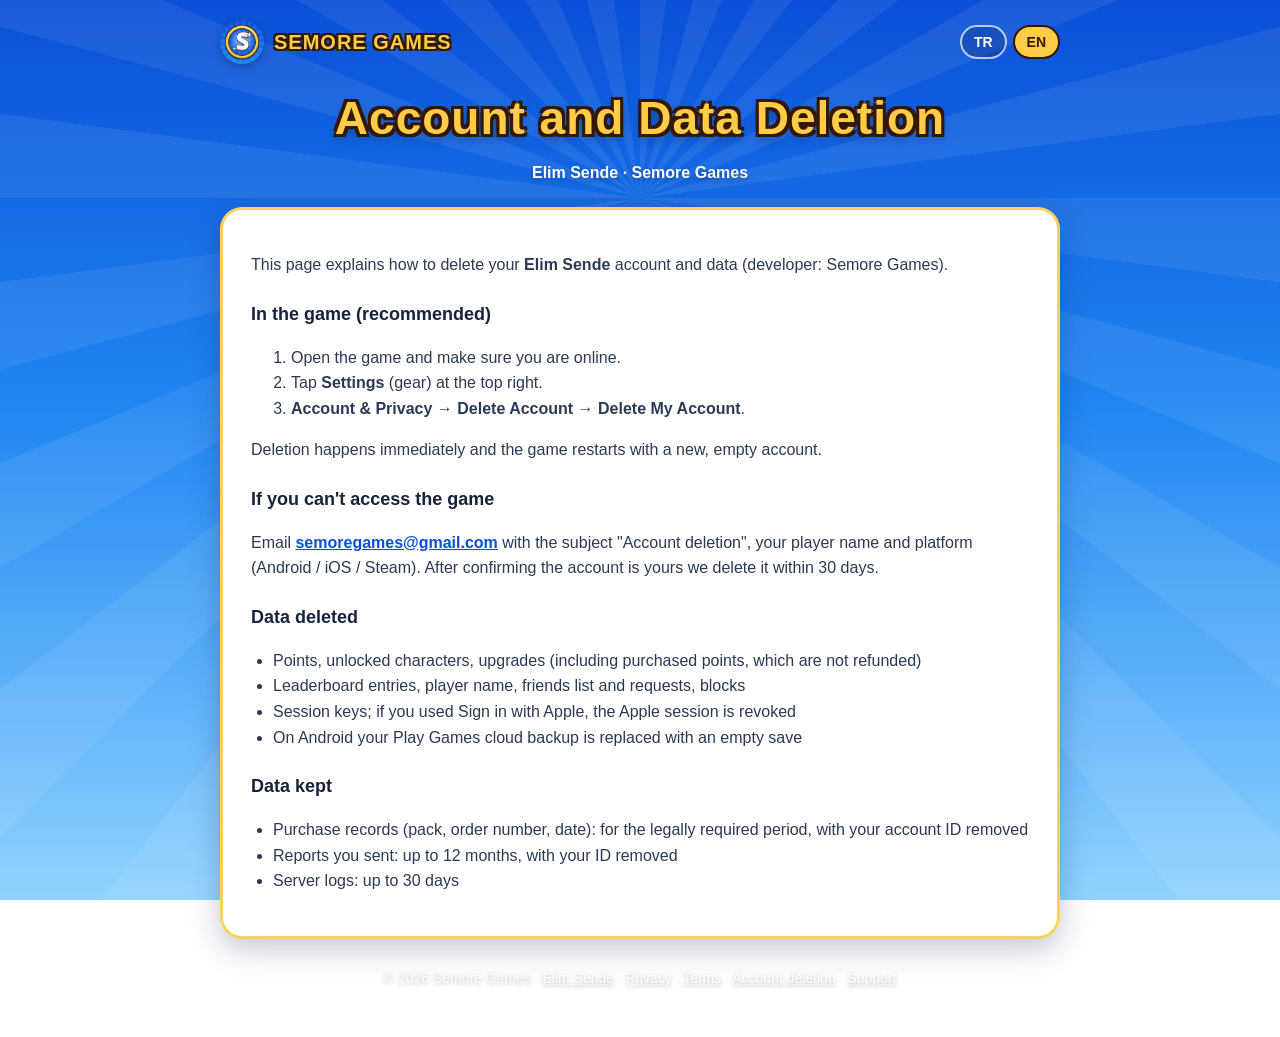
==== elim-sende/delete-account/index.html @ e8d56286 "Add files via upload" ====
<!DOCTYPE html>
<html lang="tr" data-lang="tr">
<head>
  <meta charset="utf-8">
  <meta name="viewport" content="width=device-width, initial-scale=1">
  <title>Elim Sende – Hesap ve Veri Silme</title>
  <meta name="title-tr" content="Elim Sende – Hesap ve Veri Silme">
  <meta name="title-en" content="Elim Sende – Account and Data Deletion">
  <link rel="icon" href="../../assets/elimsende-icon.png">
  <link rel="stylesheet" href="../../style.css">
  <script src="../../lang.js"></script>
</head>
<body>
  <div class="wrap">
    <div class="topbar">
      <a class="home" href="../../"><img src="../../assets/semore-icon.png" alt=""><span>SEMORE GAMES</span></a>
      <div class="lang-switch">
        <button data-set="tr" aria-pressed="true">TR</button>
        <button data-set="en" aria-pressed="false">EN</button>
      </div>
    </div>

    <h1 class="title" lang="tr">Hesap ve Veri Silme</h1>
    <h1 class="title" lang="en">Account and Data Deletion</h1>
    <p class="subtitle">Elim Sende · Semore Games</p>

    <section class="card" lang="tr">
      <p>Bu sayfa <strong>Elim Sende</strong> (geliştirici: Semore Games) hesabını ve verilerini nasıl sileceğini anlatır.</p>
<h3>Oyunun içinden (önerilen)</h3>
<ol><li>Oyunu aç ve internete bağlı olduğundan emin ol.</li>
<li>Sağ üstteki <strong>Ayarlar</strong> (dişli) düğmesine dokun.</li>
<li><strong>Hesap ve Gizlilik</strong> → <strong>Hesabı Sil</strong> → <strong>Hesabımı Sil</strong>.</li></ol>
<p>Silme hemen gerçekleşir ve oyun yeni, boş bir hesapla açılır.</p>
<h3>Oyuna erişemiyorsan</h3>
<p><a class="email" href="mailto:semoregames@gmail.com?subject=Hesap%20silme">semoregames@gmail.com</a> adresine "Hesap silme" konusuyla oyuncu adını ve kullandığın platformu (Android / iOS / Steam) yaz. Hesabın sana ait olduğunu doğruladıktan sonra en geç 30 gün içinde sileriz.</p>
<h3>Silinen veriler</h3>
<ul><li>Puanlar, açılan karakterler, geliştirmeler (satın alınan puanlar dahil, iade edilmez)</li>
<li>Liderlik tablosu kayıtları, oyuncu adı, arkadaş listesi ve istekleri, engellemeler</li>
<li>Oturum anahtarları; Apple ile giriş yaptıysan Apple'daki oturum da iptal edilir</li>
<li>Android'de Play Games bulut yedeğin boş kayıtla değiştirilir</li></ul>
<h3>Saklanan veriler</h3>
<ul><li>Satın alma kayıtları (paket, sipariş numarası, tarih): yasal saklama süresince, hesap kimliği çıkarılmış olarak</li>
<li>Gönderdiğin şikayetler: en fazla 12 ay, kimliğin çıkarılmış olarak</li>
<li>Sunucu kayıtları: en fazla 30 gün</li></ul>
    </section>

    <section class="card" lang="en">
      <p>This page explains how to delete your <strong>Elim Sende</strong> account and data (developer: Semore Games).</p>
<h3>In the game (recommended)</h3>
<ol><li>Open the game and make sure you are online.</li>
<li>Tap <strong>Settings</strong> (gear) at the top right.</li>
<li><strong>Account &amp; Privacy</strong> → <strong>Delete Account</strong> → <strong>Delete My Account</strong>.</li></ol>
<p>Deletion happens immediately and the game restarts with a new, empty account.</p>
<h3>If you can't access the game</h3>
<p>Email <a class="email" href="mailto:semoregames@gmail.com?subject=Account%20deletion">semoregames@gmail.com</a> with the subject "Account deletion", your player name and platform (Android / iOS / Steam). After confirming the account is yours we delete it within 30 days.</p>
<h3>Data deleted</h3>
<ul><li>Points, unlocked characters, upgrades (including purchased points, which are not refunded)</li>
<li>Leaderboard entries, player name, friends list and requests, blocks</li>
<li>Session keys; if you used Sign in with Apple, the Apple session is revoked</li>
<li>On Android your Play Games cloud backup is replaced with an empty save</li></ul>
<h3>Data kept</h3>
<ul><li>Purchase records (pack, order number, date): for the legally required period, with your account ID removed</li>
<li>Reports you sent: up to 12 months, with your ID removed</li>
<li>Server logs: up to 30 days</li></ul>
    </section>

    <footer>© 2026 Semore Games · <a href="../"><span>Elim Sende</span></a> ·
      <a href="../privacy/"><span lang="tr">Gizlilik</span><span lang="en">Privacy</span></a> ·
      <a href="../terms/"><span lang="tr">Koşullar</span><span lang="en">Terms</span></a> ·
      <a href="../delete-account/"><span lang="tr">Hesap silme</span><span lang="en">Account deletion</span></a> ·
      <a href="../support/"><span lang="tr">Destek</span><span lang="en">Support</span></a>
    </footer>
  </div>
</body>
</html>
---- style.css ----
/* Semore Games — ortak stil */
:root {
  --blue-top: #0b4fd8;
  --blue-mid: #1f86f2;
  --blue-light: #8fd3ff;
  --gold: #ffcc47;
  --dark: #331700;
  --ink: #16233b;
  --muted: #5b6b85;
  --card: #ffffff;
  --radius: 22px;
}

* { box-sizing: border-box; }

html, body { margin: 0; padding: 0; }

body {
  font-family: -apple-system, BlinkMacSystemFont, "Segoe UI", Roboto, "Helvetica Neue", Arial, sans-serif;
  color: var(--ink);
  background: linear-gradient(180deg, var(--blue-top) 0%, var(--blue-mid) 45%, var(--blue-light) 100%) fixed;
  min-height: 100vh;
  line-height: 1.6;
}

/* ışık hüzmeleri */
body::before {
  content: "";
  position: fixed;
  inset: 0;
  background: repeating-conic-gradient(from 0deg at 50% 22%, rgba(255,255,255,0.07) 0deg 7.5deg, transparent 7.5deg 15deg);
  pointer-events: none;
  z-index: 0;
}

.wrap {
  position: relative;
  z-index: 1;
  max-width: 880px;
  margin: 0 auto;
  padding: 20px 20px 48px;
}

/* üst çubuk */
.topbar {
  display: flex;
  align-items: center;
  justify-content: space-between;
  gap: 12px;
  margin-bottom: 18px;
}
.topbar a.home { display: flex; align-items: center; gap: 10px; text-decoration: none; }
.topbar a.home img { width: 44px; height: 44px; border-radius: 50%; box-shadow: 0 3px 10px rgba(0,0,0,0.25); }
.topbar a.home span {
  font-weight: 900; color: var(--gold); font-size: 20px; letter-spacing: 1px;
  text-shadow: -2px -2px 0 var(--dark), 2px -2px 0 var(--dark), -2px 2px 0 var(--dark), 2px 2px 0 var(--dark);
}

.lang-switch { display: flex; gap: 6px; }
.lang-switch button {
  font: inherit; font-weight: 800; font-size: 14px;
  border: 2px solid rgba(255,255,255,0.7); color: #fff; background: rgba(0,0,0,0.15);
  padding: 4px 12px; border-radius: 999px; cursor: pointer;
}
.lang-switch button[aria-pressed="true"] { background: var(--gold); color: var(--dark); border-color: var(--dark); }

/* kahraman alanı */
.hero { text-align: center; padding: 18px 0 26px; }
.hero .logo { width: min(520px, 92%); height: auto; filter: drop-shadow(0 8px 18px rgba(0,0,0,0.25)); }
.hero p.tagline { color: #fff; font-size: 19px; font-weight: 600; margin: 14px 0 0; text-shadow: 0 2px 6px rgba(0,0,0,0.3); }

h1.title {
  text-align: center; margin: 6px 0 4px; font-size: clamp(30px, 6vw, 46px); font-weight: 900; letter-spacing: 1px;
  color: var(--gold);
  text-shadow: -3px -3px 0 var(--dark), 3px -3px 0 var(--dark), -3px 3px 0 var(--dark), 3px 3px 0 var(--dark), 0 6px 12px rgba(0,0,0,0.3);
}
p.subtitle { text-align: center; color: #fff; margin: 0 0 22px; font-weight: 600; text-shadow: 0 2px 6px rgba(0,0,0,0.3); }

/* kartlar */
.card {
  background: var(--card);
  border-radius: var(--radius);
  padding: 26px 28px;
  box-shadow: 0 10px 30px rgba(6, 30, 90, 0.25);
  border: 3px solid rgba(255, 204, 71, 0.9);
  margin-bottom: 20px;
}
.card h2 { margin: 0 0 10px; font-size: 22px; }
.card h3 { margin: 22px 0 6px; font-size: 18px; }
.card p, .card li { color: #2a3a55; }
.card ul { padding-left: 22px; }
.card a { color: var(--blue-top); font-weight: 600; }
.muted { color: var(--muted); font-size: 14px; }

/* oyun listesi */
.games { display: grid; grid-template-columns: repeat(auto-fit, minmax(240px, 1fr)); gap: 18px; }
.game {
  display: flex; gap: 16px; align-items: center; text-decoration: none;
  background: #fff; border-radius: var(--radius); padding: 16px;
  border: 3px solid rgba(255, 204, 71, 0.9);
  box-shadow: 0 8px 22px rgba(6, 30, 90, 0.22);
  transition: transform 0.15s ease;
}
a.game:hover { transform: translateY(-3px); }
.game img, .game .placeholder {
  width: 84px; height: 84px; border-radius: 20px; flex: none;
  box-shadow: 0 3px 10px rgba(0,0,0,0.2);
}
.game .placeholder {
  display: grid; place-items: center; font-size: 36px; font-weight: 900; color: #fff;
  background: linear-gradient(135deg, #8a5cf6, #f0569b);
}
.game strong { display: block; font-size: 19px; color: var(--ink); }
.game span { color: var(--muted); font-size: 14px; }
.badge {
  display: inline-block; margin-top: 6px; font-size: 12px; font-weight: 800; letter-spacing: 0.5px;
  padding: 2px 10px; border-radius: 999px; background: #eef4ff; color: var(--blue-top);
}

/* oyun sayfası */
.app-head { display: flex; gap: 22px; align-items: center; flex-wrap: wrap; }
.app-head img { width: 120px; height: 120px; border-radius: 28px; box-shadow: 0 6px 16px rgba(0,0,0,0.25); }
.app-head h2 { font-size: 28px; margin: 0; }
.links { display: flex; flex-wrap: wrap; gap: 10px; margin-top: 14px; }
.btn {
  display: inline-block; text-decoration: none; font-weight: 800;
  padding: 10px 18px; border-radius: 14px; border: 3px solid var(--dark);
  background: var(--gold); color: var(--dark) !important;
}
.btn.secondary { background: #eef4ff; border-color: var(--blue-top); color: var(--blue-top) !important; }

table.data { width: 100%; border-collapse: collapse; margin: 8px 0 4px; font-size: 15px; }
table.data th, table.data td { text-align: left; padding: 8px 10px; border-bottom: 1px solid #e3e9f3; vertical-align: top; }
table.data th { background: #f4f7fc; }

footer { text-align: center; color: rgba(255,255,255,0.9); font-size: 14px; margin-top: 28px; text-shadow: 0 1px 4px rgba(0,0,0,0.3); }
footer a { color: #fff; }

/* dil seçimi: seçilmeyen dil gizlenir */
html[data-lang="tr"] [lang="en"] { display: none; }
html[data-lang="en"] [lang="tr"] { display: none; }

@media (max-width: 520px) {
  .card { padding: 20px 18px; }
  .app-head img { width: 96px; height: 96px; }
}
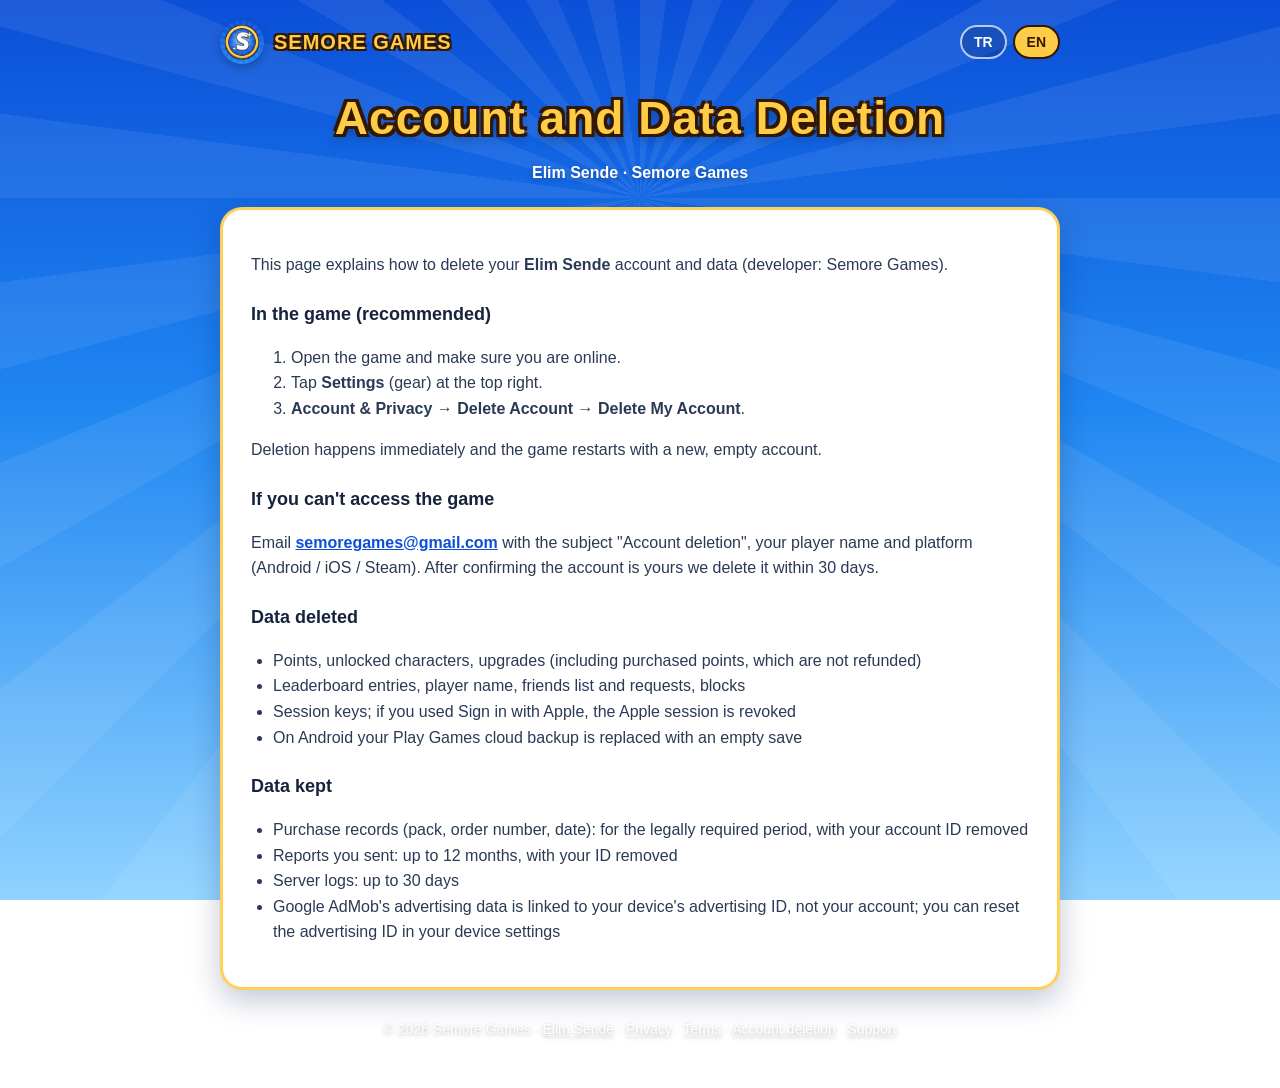
==== commit 8e2e2268: "Add files via upload" ====
--- a/elim-sende/delete-account/index.html
+++ b/elim-sende/delete-account/index.html
@@ -41,7 +41,8 @@
 <h3>Saklanan veriler</h3>
 <ul><li>Satın alma kayıtları (paket, sipariş numarası, tarih): yasal saklama süresince, hesap kimliği çıkarılmış olarak</li>
 <li>Gönderdiğin şikayetler: en fazla 12 ay, kimliğin çıkarılmış olarak</li>
-<li>Sunucu kayıtları: en fazla 30 gün</li></ul>
+<li>Sunucu kayıtları: en fazla 30 gün</li>
+<li>Google AdMob'un reklam verileri hesabına değil cihazının reklam kimliğine bağlıdır; reklam kimliğini cihaz ayarlarından sıfırlayabilirsin</li></ul>
     </section>
 
     <section class="card" lang="en">
@@ -61,7 +62,8 @@
 <h3>Data kept</h3>
 <ul><li>Purchase records (pack, order number, date): for the legally required period, with your account ID removed</li>
 <li>Reports you sent: up to 12 months, with your ID removed</li>
-<li>Server logs: up to 30 days</li></ul>
+<li>Server logs: up to 30 days</li>
+<li>Google AdMob's advertising data is linked to your device's advertising ID, not your account; you can reset the advertising ID in your device settings</li></ul>
     </section>
 
     <footer>© 2026 Semore Games · <a href="../"><span>Elim Sende</span></a> ·
